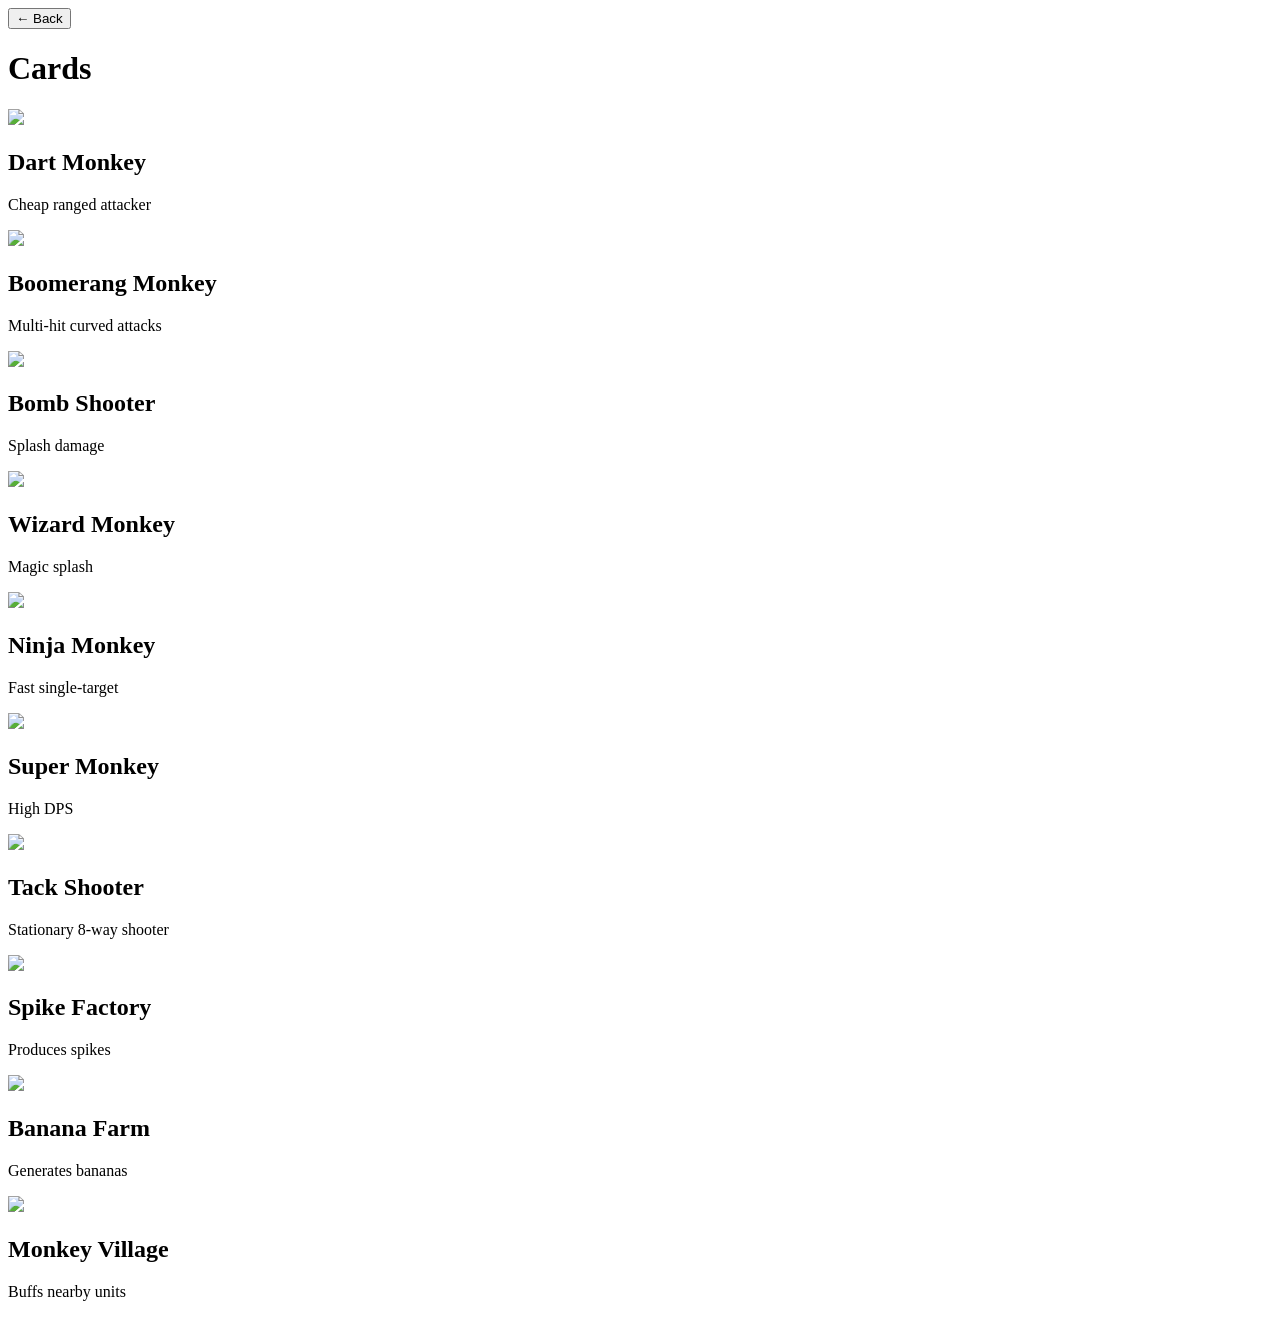
==== public/cards.html @ 2c634c8f "Add cards.html for displaying game cards" ====
<!DOCTYPE html>
<html lang="en">
<head>
  <meta charset="UTF-8">
  <title>Cards – Monkey Royale</title>
  <meta name="viewport" content="width=device-width, initial-scale=1.0">
  <link rel="stylesheet" href="cards.css">
</head>
<body>

  <div class="top-bar">
    <button id="back-btn">← Back</button>
    <h1>Cards</h1>
  </div>

  <div class="cards-grid">

    <!-- Troops -->
    <div class="card">
      <img src="images/dart.png">
      <h2>Dart Monkey</h2>
      <p>Cheap ranged attacker</p>
    </div>

    <div class="card">
      <img src="images/boomerang.png">
      <h2>Boomerang Monkey</h2>
      <p>Multi-hit curved attacks</p>
    </div>

    <div class="card">
      <img src="images/bomb.png">
      <h2>Bomb Shooter</h2>
      <p>Splash damage</p>
    </div>

    <div class="card">
      <img src="images/wizard.png">
      <h2>Wizard Monkey</h2>
      <p>Magic splash</p>
    </div>

    <div class="card">
      <img src="images/ninja.png">
      <h2>Ninja Monkey</h2>
      <p>Fast single-target</p>
    </div>

    <div class="card">
      <img src="images/super.png">
      <h2>Super Monkey</h2>
      <p>High DPS</p>
    </div>

    <!-- Buildings -->
    <div class="card">
      <img src="images/tack.png">
      <h2>Tack Shooter</h2>
      <p>Stationary 8-way shooter</p>
    </div>

    <div class="card">
      <img src="images/spike.png">
      <h2>Spike Factory</h2>
      <p>Produces spikes</p>
    </div>

    <div class="card">
      <img src="images/farm.png">
      <h2>Banana Farm</h2>
      <p>Generates bananas</p>
    </div>

    <div class="card">
      <img src="images/village.png">
      <h2>Monkey Village</h2>
      <p>Buffs nearby units</p>
    </div>

  </div>

  <script src="cards.js"></script>
</body>
</html>
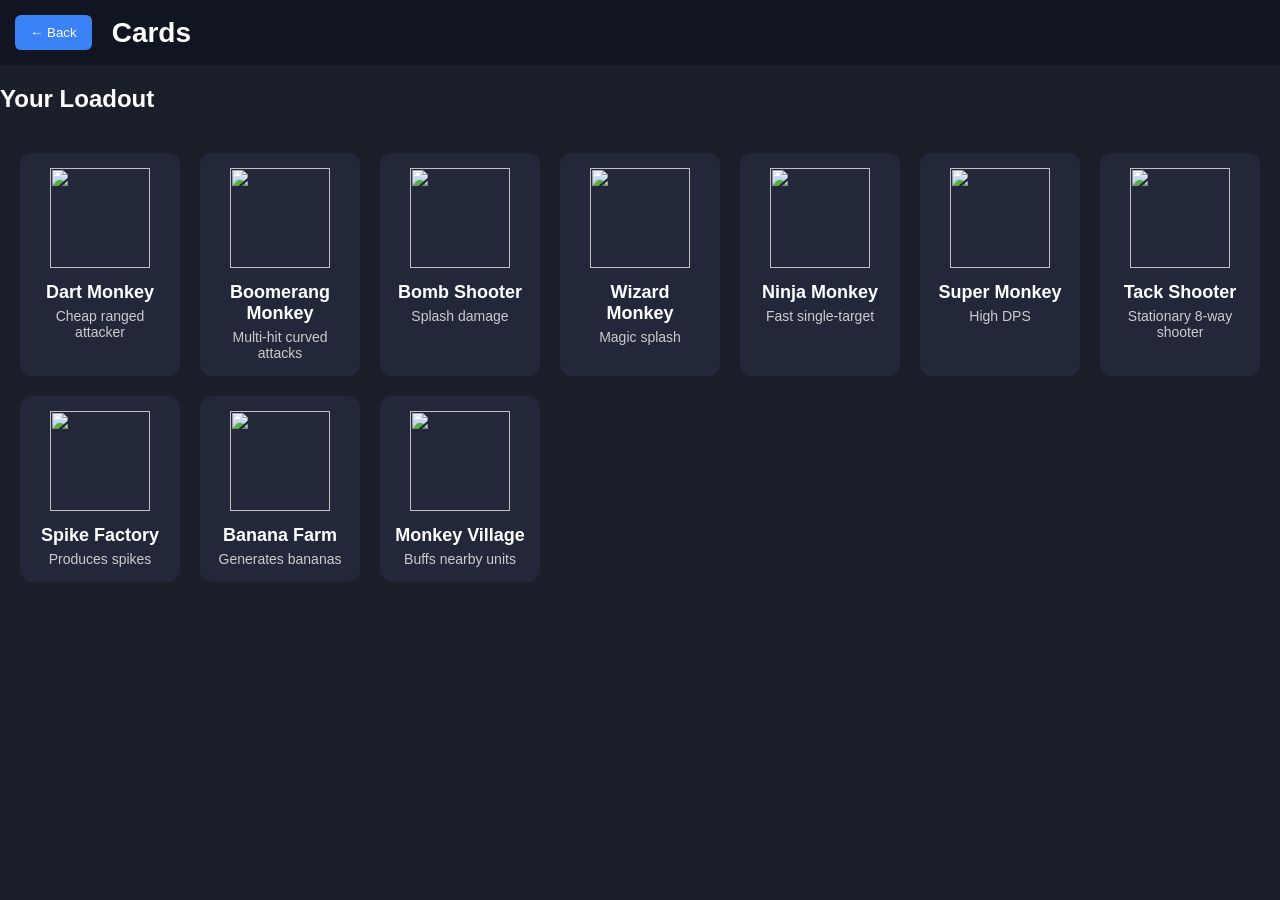
==== commit 7c974df8: "Update cards.html" ====
--- a/public/cards.html
+++ b/public/cards.html
@@ -13,65 +13,79 @@
     <h1>Cards</h1>
   </div>
 
+  <!-- LOADOUT SECTION -->
+  <div class="loadout-container">
+    <h2>Your Loadout</h2>
+    <div class="loadout-slots">
+      <div class="slot" data-slot="0"></div>
+      <div class="slot" data-slot="1"></div>
+      <div class="slot" data-slot="2"></div>
+      <div class="slot" data-slot="3"></div>
+      <div class="slot" data-slot="4"></div>
+      <div class="slot" data-slot="5"></div>
+      <div class="slot" data-slot="6"></div>
+      <div class="slot" data-slot="7"></div>
+    </div>
+  </div>
+
+  <!-- CARDS GRID -->
   <div class="cards-grid">
 
-    <!-- Troops -->
-    <div class="card">
+    <div class="card" data-id="dart" data-name="Dart Monkey" data-img="images/dart.png">
       <img src="images/dart.png">
       <h2>Dart Monkey</h2>
       <p>Cheap ranged attacker</p>
     </div>
 
-    <div class="card">
+    <div class="card" data-id="boomerang" data-name="Boomerang Monkey" data-img="images/boomerang.png">
       <img src="images/boomerang.png">
       <h2>Boomerang Monkey</h2>
       <p>Multi-hit curved attacks</p>
     </div>
 
-    <div class="card">
+    <div class="card" data-id="bomb" data-name="Bomb Shooter" data-img="images/bomb.png">
       <img src="images/bomb.png">
       <h2>Bomb Shooter</h2>
       <p>Splash damage</p>
     </div>
 
-    <div class="card">
+    <div class="card" data-id="wizard" data-name="Wizard Monkey" data-img="images/wizard.png">
       <img src="images/wizard.png">
       <h2>Wizard Monkey</h2>
       <p>Magic splash</p>
     </div>
 
-    <div class="card">
+    <div class="card" data-id="ninja" data-name="Ninja Monkey" data-img="images/ninja.png">
       <img src="images/ninja.png">
       <h2>Ninja Monkey</h2>
       <p>Fast single-target</p>
     </div>
 
-    <div class="card">
+    <div class="card" data-id="super" data-name="Super Monkey" data-img="images/super.png">
       <img src="images/super.png">
       <h2>Super Monkey</h2>
       <p>High DPS</p>
     </div>
 
-    <!-- Buildings -->
-    <div class="card">
+    <div class="card" data-id="tack" data-name="Tack Shooter" data-img="images/tack.png">
       <img src="images/tack.png">
       <h2>Tack Shooter</h2>
       <p>Stationary 8-way shooter</p>
     </div>
 
-    <div class="card">
+    <div class="card" data-id="spike" data-name="Spike Factory" data-img="images/spike.png">
       <img src="images/spike.png">
       <h2>Spike Factory</h2>
       <p>Produces spikes</p>
     </div>
 
-    <div class="card">
+    <div class="card" data-id="farm" data-name="Banana Farm" data-img="images/farm.png">
       <img src="images/farm.png">
       <h2>Banana Farm</h2>
       <p>Generates bananas</p>
     </div>
 
-    <div class="card">
+    <div class="card" data-id="village" data-name="Monkey Village" data-img="images/village.png">
       <img src="images/village.png">
       <h2>Monkey Village</h2>
       <p>Buffs nearby units</p>
--- a/public/cards.css
+++ b/public/cards.css
@@ -0,0 +1,64 @@
+body {
+  margin: 0;
+  background: #1b1f2a;
+  font-family: Arial, sans-serif;
+  color: white;
+}
+
+.top-bar {
+  display: flex;
+  align-items: center;
+  padding: 15px;
+  background: #111522;
+  gap: 20px;
+}
+
+#back-btn {
+  padding: 10px 15px;
+  background: #3b82f6;
+  border: none;
+  border-radius: 6px;
+  color: white;
+  cursor: pointer;
+}
+
+h1 {
+  margin: 0;
+  font-size: 28px;
+}
+
+.cards-grid {
+  display: grid;
+  grid-template-columns: repeat(auto-fill, minmax(140px, 1fr));
+  gap: 20px;
+  padding: 20px;
+}
+
+.card {
+  background: #22283a;
+  padding: 15px;
+  border-radius: 12px;
+  text-align: center;
+  transition: transform 0.15s ease;
+}
+
+.card:hover {
+  transform: scale(1.05);
+}
+
+.card img {
+  width: 100px;
+  height: 100px;
+  object-fit: contain;
+}
+
+.card h2 {
+  margin: 10px 0 5px;
+  font-size: 18px;
+}
+
+.card p {
+  margin: 0;
+  font-size: 14px;
+  color: #ccc;
+}
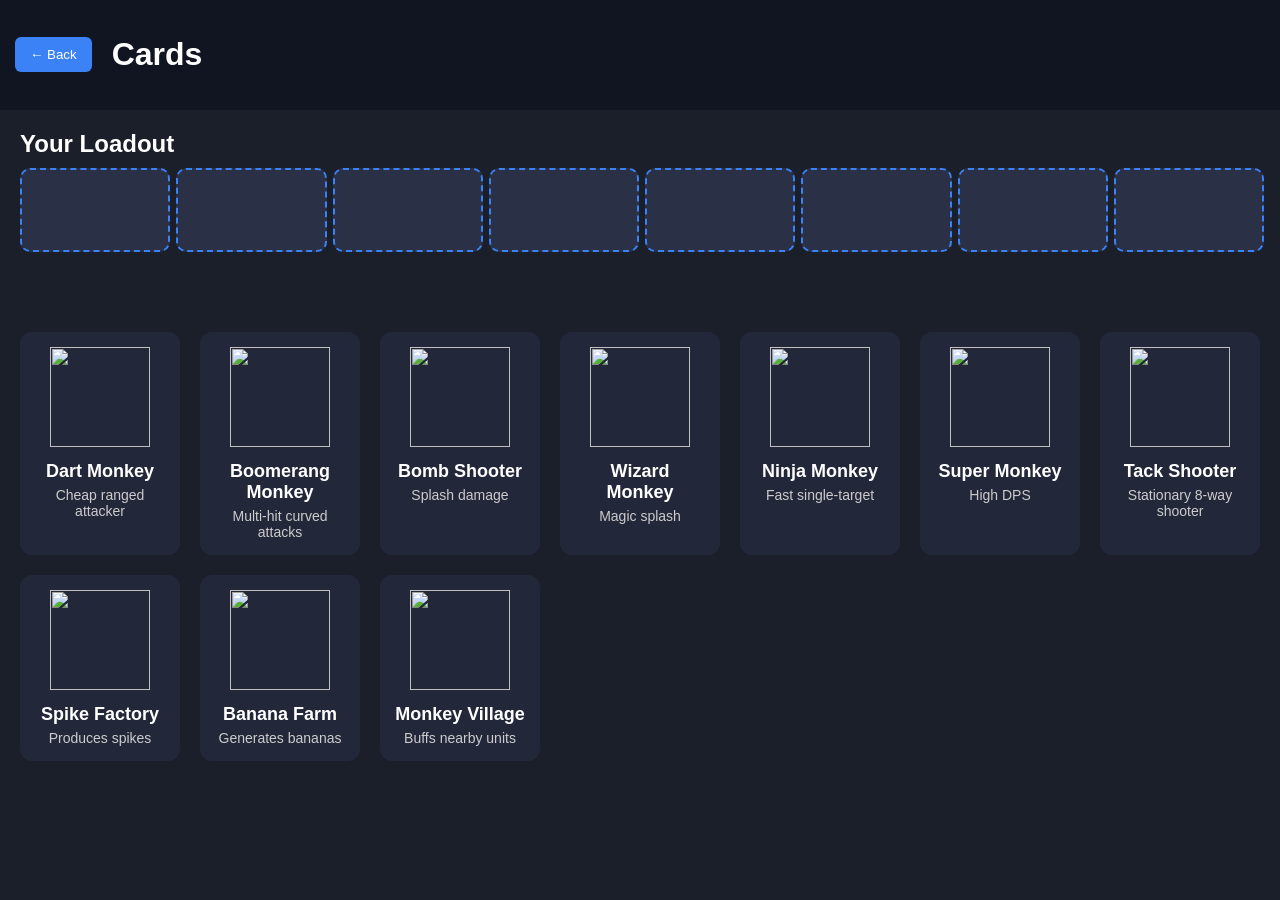
==== commit 96772e26: "Add dynamic cards grid for auto-loading images" ====
--- a/public/cards.html
+++ b/public/cards.html
@@ -27,6 +27,13 @@
       <div class="slot" data-slot="7"></div>
     </div>
   </div>
+
+  <!-- DYNAMIC CARDS GRID (REQUIRED FOR AUTO‑LOADING IMAGES) -->
+  <div class="cards-grid" id="cards-container"></div>
+
+  <script src="cards.js"></script>
+</body>
+</html>
 
   <!-- CARDS GRID -->
   <div class="cards-grid">
--- a/public/cards.css
+++ b/public/cards.css
@@ -22,9 +22,35 @@
   cursor: pointer;
 }
 
-h1 {
-  margin: 0;
-  font-size: 28px;
+.loadout-container {
+  padding: 20px;
+}
+
+.loadout-container h2 {
+  margin: 0 0 10px 0;
+}
+
+.loadout-slots {
+  display: grid;
+  grid-template-columns: repeat(8, 1fr);
+  gap: 10px;
+}
+
+.slot {
+  width: 100%;
+  height: 80px;
+  background: #2a3045;
+  border-radius: 10px;
+  border: 2px dashed #3b82f6;
+  display: flex;
+  align-items: center;
+  justify-content: center;
+  cursor: pointer;
+}
+
+.slot img {
+  width: 60px;
+  height: 60px;
 }
 
 .cards-grid {
@@ -40,6 +66,7 @@
   border-radius: 12px;
   text-align: center;
   transition: transform 0.15s ease;
+  cursor: pointer;
 }
 
 .card:hover {
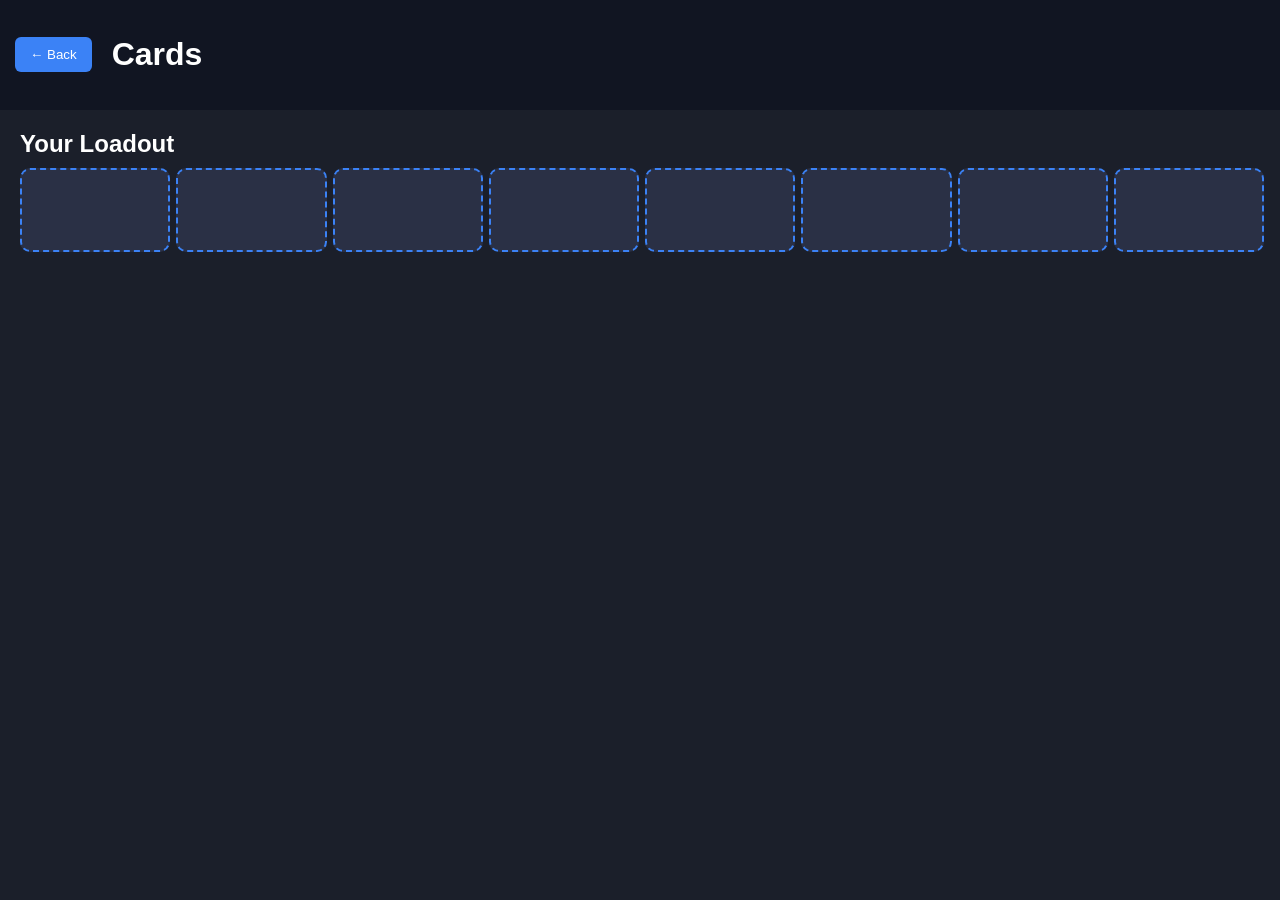
==== commit ba148f81: "Update cards.html" ====
--- a/public/cards.html
+++ b/public/cards.html
@@ -28,78 +28,9 @@
     </div>
   </div>
 
-  <!-- DYNAMIC CARDS GRID (REQUIRED FOR AUTO‑LOADING IMAGES) -->
+  <!-- DYNAMIC CARDS GRID -->
   <div class="cards-grid" id="cards-container"></div>
 
   <script src="cards.js"></script>
 </body>
 </html>
-
-  <!-- CARDS GRID -->
-  <div class="cards-grid">
-
-    <div class="card" data-id="dart" data-name="Dart Monkey" data-img="images/dart.png">
-      <img src="images/dart.png">
-      <h2>Dart Monkey</h2>
-      <p>Cheap ranged attacker</p>
-    </div>
-
-    <div class="card" data-id="boomerang" data-name="Boomerang Monkey" data-img="images/boomerang.png">
-      <img src="images/boomerang.png">
-      <h2>Boomerang Monkey</h2>
-      <p>Multi-hit curved attacks</p>
-    </div>
-
-    <div class="card" data-id="bomb" data-name="Bomb Shooter" data-img="images/bomb.png">
-      <img src="images/bomb.png">
-      <h2>Bomb Shooter</h2>
-      <p>Splash damage</p>
-    </div>
-
-    <div class="card" data-id="wizard" data-name="Wizard Monkey" data-img="images/wizard.png">
-      <img src="images/wizard.png">
-      <h2>Wizard Monkey</h2>
-      <p>Magic splash</p>
-    </div>
-
-    <div class="card" data-id="ninja" data-name="Ninja Monkey" data-img="images/ninja.png">
-      <img src="images/ninja.png">
-      <h2>Ninja Monkey</h2>
-      <p>Fast single-target</p>
-    </div>
-
-    <div class="card" data-id="super" data-name="Super Monkey" data-img="images/super.png">
-      <img src="images/super.png">
-      <h2>Super Monkey</h2>
-      <p>High DPS</p>
-    </div>
-
-    <div class="card" data-id="tack" data-name="Tack Shooter" data-img="images/tack.png">
-      <img src="images/tack.png">
-      <h2>Tack Shooter</h2>
-      <p>Stationary 8-way shooter</p>
-    </div>
-
-    <div class="card" data-id="spike" data-name="Spike Factory" data-img="images/spike.png">
-      <img src="images/spike.png">
-      <h2>Spike Factory</h2>
-      <p>Produces spikes</p>
-    </div>
-
-    <div class="card" data-id="farm" data-name="Banana Farm" data-img="images/farm.png">
-      <img src="images/farm.png">
-      <h2>Banana Farm</h2>
-      <p>Generates bananas</p>
-    </div>
-
-    <div class="card" data-id="village" data-name="Monkey Village" data-img="images/village.png">
-      <img src="images/village.png">
-      <h2>Monkey Village</h2>
-      <p>Buffs nearby units</p>
-    </div>
-
-  </div>
-
-  <script src="cards.js"></script>
-</body>
-</html>
